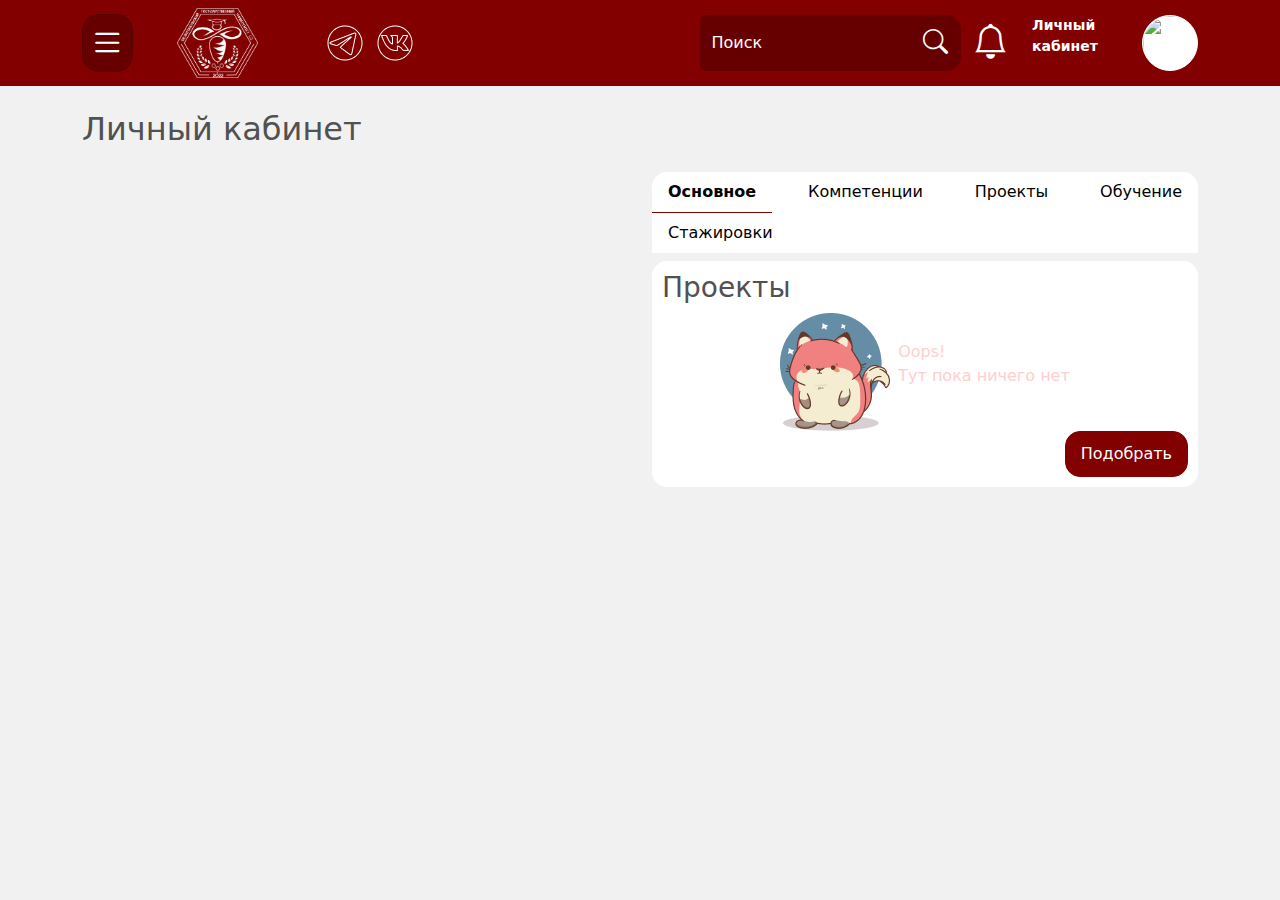
==== index.html @ 37fbb299 "Add files via upload" ====
<!doctype html>
<html lang="en">
<head>
    <meta charset="UTF-8">
    <meta name="viewport"
          content="width=device-width, user-scalable=no, initial-scale=1.0, maximum-scale=1.0, minimum-scale=1.0">
    <meta http-equiv="X-UA-Compatible" content="ie=edge">
    <title>Личный кабинет</title>
    <link rel="stylesheet" href="css/style.css">
    <link rel="stylesheet" href="https://cdn.jsdelivr.net/npm/bootstrap-icons@1.11.3/font/bootstrap-icons.min.css">
    <link rel="stylesheet" href="https://cdn.jsdelivr.net/npm/bootstrap@5.2.3/dist/css/bootstrap.min.css">
</head>
<body>
<header>
    <nav class="navbar  navbar-light">
        <div class="container-lg">
            <div class="col-12">
                <div class="row row-cols-2 align-items-center">
                    <div class="col-6">
                        <div class="row row-cols-3 align-items-center">
                            <div class="btn-toggle-box col-3 col-sm-3 col-md-2 col-lg-2">
                                <button class="navbar-toggler collapsed" type="button" data-bs-toggle="collapse" data-bs-target="#navbarTogglerDemo3" aria-controls="navbarTogglerDemo3" aria-expanded="false" aria-label="Toggle navigation">
                                    <span class="bi bi-list"></span>
                                </button>
                            </div>
                            <div class="logo-box col-4 col-sm-4 col-md-3 col-lg-3">
                                <a class="navbar-brand" href="#"><img src="img/white-logo.png" alt=""></a>
                            </div>
                            <div class="social-links-box col-4 col-sm-4 col-md-6 col-lg-6">
                                <div class="social-links d-flex">
                                    <a href=""><img src="img/tg.png" alt=""></a>
                                    <a href=""><img src="img/vk.png" alt=""></a>
                                </div>
                            </div>
                        </div>
                    </div>
                    <div class="col-6">
                    <div class="row row-cols-2 row-cols-sm-2 row-cols-md-2 row-cols-lg-3 align-items-center justify-content-end">
                        <div class="col col-md-6 col-lg-6 search-box">
                            <form action="">
                                <div class="input-group input-search">
                                    <input type="search" placeholder="Поиск" aria-describedby="button-addon4" class="form-control bg-none border-0">
                                    <div class="input-group-prepend d-flex">
                                        <button id="button-addon4" type="button" class="btn btn-link text-info"><i class="bi bi-search"></i></button>
                                    </div>
                                </div>
                            </form>
                        </div>
                        <div class="col-2 col-md-2 col-lg-1 bell d-flex justify-content-end">
                            <a href="#"></a><i class="bi bi-bell"></i></a>
                        </div>
                        <div class="lk-div col-9 col-sm-6 col-md-6 col-lg-4">
                            <div class="lk-box d-flex">
                                <div class="lk d-flex">
                                    <span>Личный кабинет</span>
                                </div>
                                <div class="lk-avatar">
                                    <img src="img/User.png" alt="">
                                </div>
                            </div>
                        </div>
                    </div>
                    </div>
                </div>
            </div>
            <div class="collapse navbar-collapse collapse" id="navbarTogglerDemo3">
                <ul class="navbar-nav me-auto mb-2 mb-xl-0">
                    <li class="nav-item">
                        <a class="nav-link active" aria-current="page" href="#">Home</a>
                    </li>
                    <li class="nav-item">
                        <a class="nav-link" href="#">Link</a>
                    </li>
                    <li class="nav-item">
                        <a class="nav-link disabled" href="#" tabindex="-1" aria-disabled="true">Disabled</a>
                    </li>
                </ul>
            </div>
        </div>
    </nav>
</header>
<section class="container-lg">
    <h2 class="page-title my-4">Личный кабинет</h2>
        <div class="row row-cols-1 row-cols-sm-1 row-cols-md-1 row-cols-lg-2 g-4">
            <div class="Personal-info-card">

            </div>
            <div class="menu-lk">
                <nav class="nav nav-pills mb-2" id="pills-tab" role="tablist">
                    <a class="nav-link active" id="pills-main-tab" data-bs-toggle="pill" href="#pills-main" role="tab" aria-controls="pills-main" aria-selected="true">Основное</a>
                    <a class="nav-link" id="pills-competencies-tab" data-bs-toggle="pill" href="#pills-competencies" role="tab" aria-controls="pills-competencies" aria-selected="false">Компетенции</a>
                    <a class="nav-link" id="pills-project-tab" data-bs-toggle="pill" href="#pills-project" role="tab" aria-controls="pills-project" tabindex="-1" aria-disabled="true">Проекты</a>
                    <a class="nav-link" id="pills-education-tab" data-bs-toggle="pill" href="#pills-education" role="tab" aria-controls="pills-education" tabindex="-1" aria-disabled="true">Обучение</a>
                    <a class="nav-link" id="pills-internships-tab" data-bs-toggle="pill" href="#pills-internships" role="tab" aria-controls="pills-internships" tabindex="-1" aria-disabled="true">Стажировки</a>
                </nav>
                <div class="tab-content" id="pills-tabContent">
                    <div class="tab-pane fade show active" id="pills-main" role="tabpanel" aria-labelledby="pills-main-tab">
                        <div class="content-menu-lk">
                            <div>
                                <h3>Проекты</h3>
                                <div class="content-empty">
                                    <div class="me-2">
                                        <img src="img/cat.png" alt="">
                                    </div>
                                    <div class="descrip-empty">
                                        <p>
                                            Oops!<br>
                                            Тут пока ничего нет
                                        </p>
                                    </div>
                                </div>
                                <div class="d-flex justify-content-end">
                                <a class="btn-assortment" href="#">Подобрать</a>
                                </div>
                            </div>
                        </div>
                    </div>
                    <div class="tab-pane fade" id="pills-competencies" role="tabpanel" aria-labelledby="pills-competencies-tab">
                        <div class="content-menu-lk">
                            <div>
                                <h3>Компетенции</h3>
                                <div class="content-empty">
                                    <div class="me-2">
                                        <img src="img/cat.png" alt="">
                                    </div>
                                    <div class="descrip-empty">
                                        <p>
                                            Oops!<br>
                                            Тут пока ничего нет
                                        </p>
                                    </div>
                                </div>
                                <div class="d-flex justify-content-end">
                                    <a class="btn-assortment" href="#">Подобрать</a>
                                </div>
                            </div>
                        </div>
                    </div>
                    <div class="tab-pane fade" id="pills-project" role="tabpanel" aria-labelledby="pills-project-tab">
                        <div class="content-menu-lk">
                            <div>
                                <h3>Проекты</h3>
                                <div class="content-empty">
                                    <div class="me-2">
                                        <img src="img/cat.png" alt="">
                                    </div>
                                    <div class="descrip-empty">
                                        <p>
                                            Oops!<br>
                                            Тут пока ничего нет
                                        </p>
                                    </div>
                                </div>
                                <div class="d-flex justify-content-end">
                                    <a class="btn-assortment" href="#">Подобрать</a>
                                </div>
                            </div>
                        </div>
                    </div>
                    <div class="tab-pane fade" id="pills-education" role="tabpanel" aria-labelledby="pills-education-tab">
                        <div class="content-menu-lk">
                            <div>
                                <h3>Обучения</h3>
                                <div class="content-empty">
                                    <div class="me-2">
                                        <img src="img/cat.png" alt="">
                                    </div>
                                    <div class="descrip-empty">
                                        <p>
                                            Oops!<br>
                                            Тут пока ничего нет
                                        </p>
                                    </div>
                                </div>
                                <div class="d-flex justify-content-end">
                                    <a class="btn-assortment" href="#">Подобрать</a>
                                </div>
                            </div>
                        </div>
                    </div>
                    <div class="tab-pane fade" id="pills-internships" role="tabpanel" aria-labelledby="pills-internships-tab">
                        <div class="content-menu-lk">
                            <div>
                                <h3>Стажировки</h3>
                                <div class="content-empty">
                                    <div class="me-2">
                                        <img src="img/cat.png" alt="">
                                    </div>
                                    <div class="descrip-empty">
                                        <p>
                                            Oops!<br>
                                            Тут пока ничего нет
                                        </p>
                                    </div>
                                </div>
                                <div class="d-flex justify-content-end">
                                    <a class="btn-assortment" href="#">Подобрать</a>
                                </div>
                            </div>
                        </div>
                    </div>
                </div>
            </div>
        </div>
</section>

<script src="https://cdn.jsdelivr.net/npm/@popperjs/core@2.11.6/dist/umd/popper.min.js" integrity="sha384-oBqDVmMz9ATKxIep9tiCxS/Z9fNfEXiDAYTujMAeBAsjFuCZSmKbSSUnQlmh/jp3" crossorigin="anonymous"></script>
<script src="https://cdn.jsdelivr.net/npm/bootstrap@5.2.3/dist/js/bootstrap.min.js" integrity="sha384-cuYeSxntonz0PPNlHhBs68uyIAVpIIOZZ5JqeqvYYIcEL727kskC66kF92t6Xl2V" crossorigin="anonymous"></script>
</body>
</html>
---- css/style.css ----
body{
    background-color: #F1F1F1 !important;
}
header{
    background-color: #820000;
}
header .navbar-toggler{
    background-color: #660000 !important;
    border-radius: 17px !important;
    padding: 10px 7px 10px 7px !important;
}
header .navbar-toggler > span {
    font-size: 35px !important;
    color: #FFFFFF !important;
}
header .navbar-toggler:focus{
    box-shadow: 0 0 0 3px white !important;
}
header .navbar-brand img{
    max-width: 216px;
    max-height: 70px;
}
.lk-box{
    justify-content: space-between !important;
}
.lk-avatar,.lk-avatar img{
    width: 56px;
    height: 56px;
    border-radius: 50%;
}
.lk-avatar{
    border: 1px solid #FFFFFF;
    overflow: hidden;
    background-color: #FFFFFF;
}
.lk{
    width: 45%;
}
.lk span{
    font-size: 16px;
    color: #FFFFFF;
    font-weight: bold;
}
.bell i{
    font-size: 35px !important;
    color: #FFFFFF !important;
}
/*SEARCH*/
.input-search{
    border-radius: 10px !important;
    height: 56px;
}
.input-search .input-group-prepend{
    border-top-right-radius: 15px;
    border-bottom-right-radius: 15px;
    background-color: #660000 !important;
}
.input-search input{
    background-color: #660000 !important;
    color: #FFFFFF !important;
}
.input-search .form-control:focus{
    box-shadow: none !important;
}
.input-search input::-webkit-input-placeholder{
    color: #FFFFFF !important;
}
.input-search .input-group-prepend i{
    font-size: 25px !important;
    color: #FFFFFF !important;
}
/*END SEARCH*/

/*PERSONAL CABINET*/
.page-title{
    color: #515151;
}
.menu-lk nav{
    display: flex;
    justify-content: space-between;
    background-color: #FFFFFF;
    border-top-right-radius: 15px;
    border-top-left-radius: 15px;
}
.menu-lk nav a{
    color: #000000 !important;
}
.menu-lk nav a.active{
    background-color: transparent !important;
    font-weight: bold;
    border-bottom: 1px solid #820000;
    border-radius: 0;
}
.content-menu-lk{
    background-color: #FFFFFF;
    border-radius: 15px;
    padding: 10px;
}
.content-menu-lk h3{
    color: #515151;
}
.content-empty{
    display: flex;
    justify-content: center;
    align-items: center;
}
.descrip-empty p{
    color: #FFCECE;
}
.btn-assortment{
    display: block;
    text-decoration: none;
    color: #FFFFFF;
    background-color: #820000;
    border: 1px solid #820000;
    padding: 10px 15px;
    border-radius: 15px;
    transition: .3s linear;
}
.btn-assortment:hover{
    background-color: #FFFFFF;
    color: #820000;
    border: 1px solid #820000;
}
/*MEDIA REQUESTS*/
@media screen and (max-width: 1399px){
    .lk span{
        font-size: 14px;
    }
}
@media screen and (max-width: 991px){
    .search-box{
        display: none;
    }
    .lk-box{
        justify-content: end !important;
    }
}
@media screen and (max-width: 500px) {
    .social-links-box{
        display: none;
    }
}
@media screen and (max-width: 400px){
    .lk > span{
        display: none !important;
    }
    .lk{
        width: 1%;
    }
    .lk-div{
        width: 50% !important;
    }
    .btn-toggle-box,.logo-box{
        width: 35% !important;
    }
}
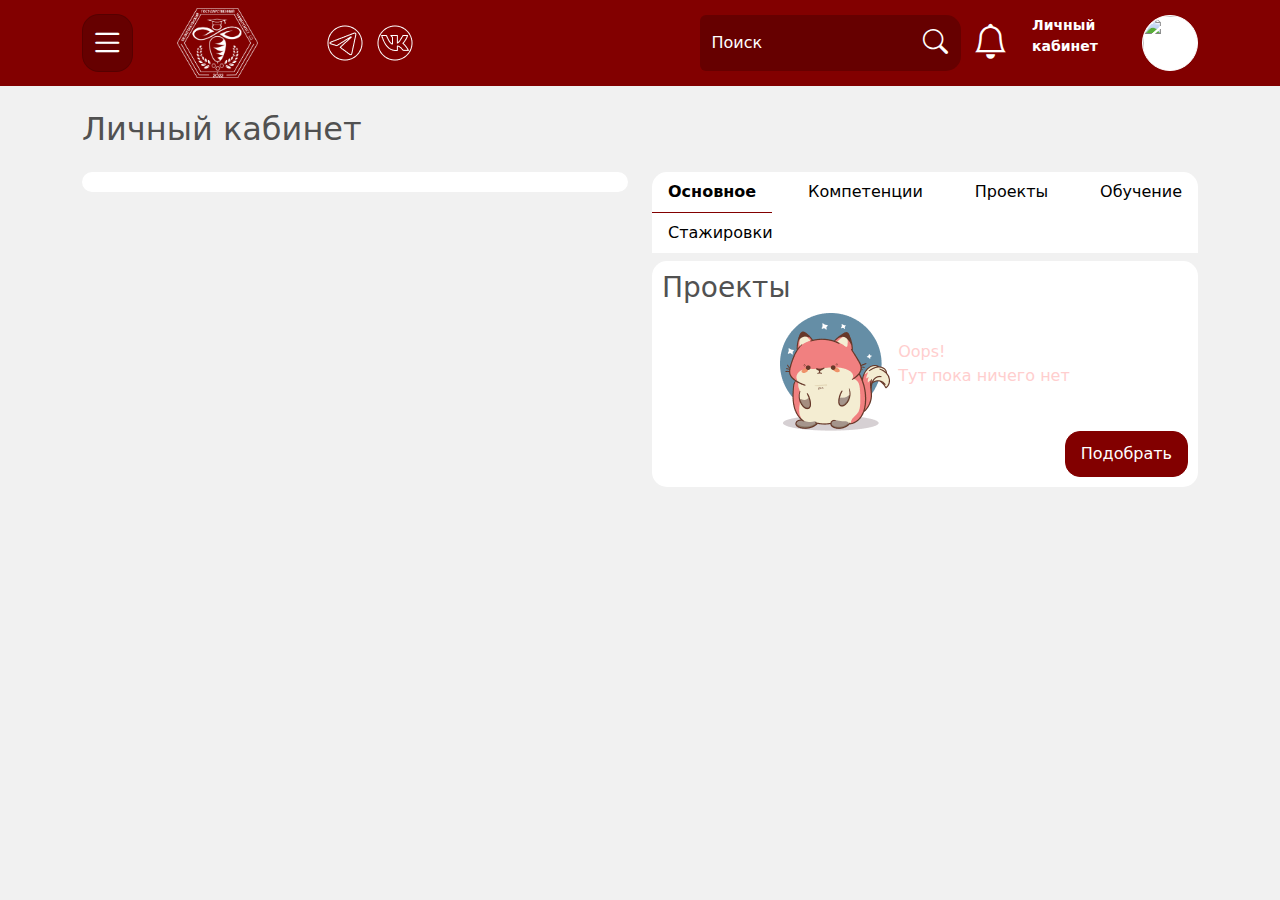
==== commit 6a7daa41: "24.07" ====
--- a/index.html
+++ b/index.html
@@ -82,8 +82,10 @@
 <section class="container-lg">
     <h2 class="page-title my-4">Личный кабинет</h2>
         <div class="row row-cols-1 row-cols-sm-1 row-cols-md-1 row-cols-lg-2 g-4">
-            <div class="Personal-info-card">
+            <div>
+                <div class="Personal-info-card">
 
+                </div>
             </div>
             <div class="menu-lk">
                 <nav class="nav nav-pills mb-2" id="pills-tab" role="tablist">
--- a/css/style.css
+++ b/css/style.css
@@ -75,6 +75,7 @@
 .page-title{
     color: #515151;
 }
+/*RIGHT CONTENT*/
 .menu-lk nav{
     display: flex;
     justify-content: space-between;
@@ -122,6 +123,15 @@
     color: #820000;
     border: 1px solid #820000;
 }
+/*END RIGHT CONTENT*/
+
+/*LEFT CONTENT*/
+.Personal-info-card{
+    background-color: #FFFFFF;
+    border-radius: 15px;
+    padding: 10px;
+}
+/*END LEFT CONTENT*/
 /*MEDIA REQUESTS*/
 @media screen and (max-width: 1399px){
     .lk span{
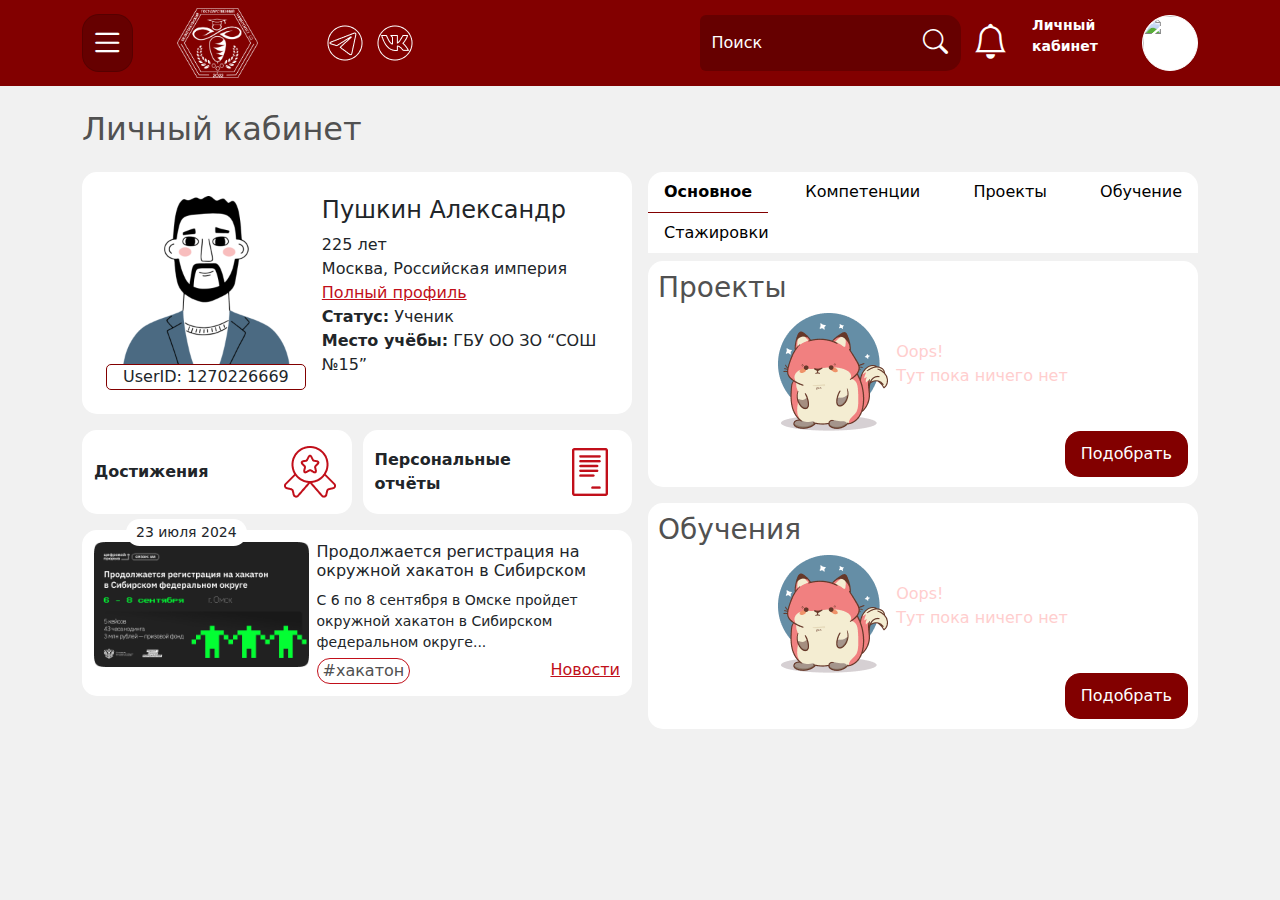
==== commit b8f29859: "24.07" ====
--- a/index.html
+++ b/index.html
@@ -35,31 +35,31 @@
                         </div>
                     </div>
                     <div class="col-6">
-                    <div class="row row-cols-2 row-cols-sm-2 row-cols-md-2 row-cols-lg-3 align-items-center justify-content-end">
-                        <div class="col col-md-6 col-lg-6 search-box">
-                            <form action="">
-                                <div class="input-group input-search">
-                                    <input type="search" placeholder="Поиск" aria-describedby="button-addon4" class="form-control bg-none border-0">
-                                    <div class="input-group-prepend d-flex">
-                                        <button id="button-addon4" type="button" class="btn btn-link text-info"><i class="bi bi-search"></i></button>
+                        <div class="row row-cols-2 row-cols-sm-2 row-cols-md-2 row-cols-lg-3 align-items-center justify-content-end">
+                            <div class="col col-md-6 col-lg-6 search-box">
+                                <form action="">
+                                    <div class="input-group input-search">
+                                        <input type="search" placeholder="Поиск" aria-describedby="button-addon4" class="form-control bg-none border-0">
+                                        <div class="input-group-prepend d-flex">
+                                            <button id="button-addon4" type="button" class="btn btn-link text-info"><i class="bi bi-search"></i></button>
+                                        </div>
                                     </div>
-                                </div>
-                            </form>
-                        </div>
-                        <div class="col-2 col-md-2 col-lg-1 bell d-flex justify-content-end">
-                            <a href="#"></a><i class="bi bi-bell"></i></a>
-                        </div>
-                        <div class="lk-div col-9 col-sm-6 col-md-6 col-lg-4">
-                            <div class="lk-box d-flex">
-                                <div class="lk d-flex">
-                                    <span>Личный кабинет</span>
-                                </div>
-                                <div class="lk-avatar">
-                                    <img src="img/User.png" alt="">
-                                </div>
-                            </div>
-                        </div>
-                    </div>
+                                </form>
+                            </div>
+                            <div class="col-2 col-md-2 col-lg-1 bell d-flex justify-content-end">
+                                <a href="#"></a><i class="bi bi-bell"></i></a>
+                            </div>
+                            <div class="lk-div col-9 col-sm-6 col-md-6 col-lg-4">
+                                <div class="lk-box d-flex">
+                                    <div class="lk d-flex">
+                                        <span>Личный кабинет</span>
+                                    </div>
+                                    <div class="lk-avatar">
+                                        <img src="img/User.png" alt="">
+                                    </div>
+                                </div>
+                            </div>
+                        </div>
                     </div>
                 </div>
             </div>
@@ -81,122 +81,70 @@
 </header>
 <section class="container-lg">
     <h2 class="page-title my-4">Личный кабинет</h2>
-        <div class="row row-cols-1 row-cols-sm-1 row-cols-md-1 row-cols-lg-2 g-4">
-            <div>
-                <div class="Personal-info-card">
-
-                </div>
-            </div>
-            <div class="menu-lk">
-                <nav class="nav nav-pills mb-2" id="pills-tab" role="tablist">
-                    <a class="nav-link active" id="pills-main-tab" data-bs-toggle="pill" href="#pills-main" role="tab" aria-controls="pills-main" aria-selected="true">Основное</a>
-                    <a class="nav-link" id="pills-competencies-tab" data-bs-toggle="pill" href="#pills-competencies" role="tab" aria-controls="pills-competencies" aria-selected="false">Компетенции</a>
-                    <a class="nav-link" id="pills-project-tab" data-bs-toggle="pill" href="#pills-project" role="tab" aria-controls="pills-project" tabindex="-1" aria-disabled="true">Проекты</a>
-                    <a class="nav-link" id="pills-education-tab" data-bs-toggle="pill" href="#pills-education" role="tab" aria-controls="pills-education" tabindex="-1" aria-disabled="true">Обучение</a>
-                    <a class="nav-link" id="pills-internships-tab" data-bs-toggle="pill" href="#pills-internships" role="tab" aria-controls="pills-internships" tabindex="-1" aria-disabled="true">Стажировки</a>
-                </nav>
-                <div class="tab-content" id="pills-tabContent">
-                    <div class="tab-pane fade show active" id="pills-main" role="tabpanel" aria-labelledby="pills-main-tab">
-                        <div class="content-menu-lk">
+    <div class="row row-cols-1 row-cols-sm-1 row-cols-md-1 row-cols-lg-2 g-3">
+        <div class="col">
+            <div class="Personal-info-card mb-3">
+                <div class="row row-cols-2 g-3">
+                    <div class="col-5">
+                        <div class="user-photo-box">
+                            <img src="img/user.png" alt="">
+                        </div>
+                        <div class="user-id-box">
+                            <span>UserID: 1270226669</span>
+                        </div>
+                    </div>
+                    <div class="user-box-info col-7 d-flex flex-column">
+                        <h4 class="user-name">Пушкин Александр</h4>
+                        <span class="user-age">225 лет</span>
+                        <span class="user-from">Москва, Российская империя</span>
+                        <a class="user-profile">Полный профиль</a>
+                        <span class="user-status"><b>Статус:</b> Ученик</span>
+                        <span class="user-education"><b>Место учёбы:</b> ГБУ ОО ЗО “СОШ №15”</span>
+                    </div>
+                </div>
+            </div>
+            <div class="btn-box mb-3">
+                <div class="achievements">
+                    <div>
+                        <span>Достижения</span>
+                    </div>
+                    <div>
+                        <img src="img/medal.png" alt="">
+                    </div>
+                </div>
+                <div class="personal-report">
+                    <div>
+                        <span>Персональные отчёты</span>
+                    </div>
+                    <div>
+                        <img src="img/doc.png" alt="">
+                    </div>
+                </div>
+            </div>
+            <div class="news-box">
+                <div class="post">
+                    <div class="row row-cols-2 g-2">
+                        <div class="col-5">
+                            <div class="news-photo-box">
+                                <div class="date-post-box">
+                                    <span class="date-post">
+                                        23 июля 2024
+                                    </span>
+                                </div>
+                                <img src="img/news-1.png" alt="">
+                            </div>
+                        </div>
+                        <div class="descrip-post col-7">
                             <div>
-                                <h3>Проекты</h3>
-                                <div class="content-empty">
-                                    <div class="me-2">
-                                        <img src="img/cat.png" alt="">
-                                    </div>
-                                    <div class="descrip-empty">
-                                        <p>
-                                            Oops!<br>
-                                            Тут пока ничего нет
-                                        </p>
-                                    </div>
-                                </div>
-                                <div class="d-flex justify-content-end">
-                                <a class="btn-assortment" href="#">Подобрать</a>
-                                </div>
-                            </div>
-                        </div>
-                    </div>
-                    <div class="tab-pane fade" id="pills-competencies" role="tabpanel" aria-labelledby="pills-competencies-tab">
-                        <div class="content-menu-lk">
-                            <div>
-                                <h3>Компетенции</h3>
-                                <div class="content-empty">
-                                    <div class="me-2">
-                                        <img src="img/cat.png" alt="">
-                                    </div>
-                                    <div class="descrip-empty">
-                                        <p>
-                                            Oops!<br>
-                                            Тут пока ничего нет
-                                        </p>
-                                    </div>
-                                </div>
-                                <div class="d-flex justify-content-end">
-                                    <a class="btn-assortment" href="#">Подобрать</a>
-                                </div>
-                            </div>
-                        </div>
-                    </div>
-                    <div class="tab-pane fade" id="pills-project" role="tabpanel" aria-labelledby="pills-project-tab">
-                        <div class="content-menu-lk">
-                            <div>
-                                <h3>Проекты</h3>
-                                <div class="content-empty">
-                                    <div class="me-2">
-                                        <img src="img/cat.png" alt="">
-                                    </div>
-                                    <div class="descrip-empty">
-                                        <p>
-                                            Oops!<br>
-                                            Тут пока ничего нет
-                                        </p>
-                                    </div>
-                                </div>
-                                <div class="d-flex justify-content-end">
-                                    <a class="btn-assortment" href="#">Подобрать</a>
-                                </div>
-                            </div>
-                        </div>
-                    </div>
-                    <div class="tab-pane fade" id="pills-education" role="tabpanel" aria-labelledby="pills-education-tab">
-                        <div class="content-menu-lk">
-                            <div>
-                                <h3>Обучения</h3>
-                                <div class="content-empty">
-                                    <div class="me-2">
-                                        <img src="img/cat.png" alt="">
-                                    </div>
-                                    <div class="descrip-empty">
-                                        <p>
-                                            Oops!<br>
-                                            Тут пока ничего нет
-                                        </p>
-                                    </div>
-                                </div>
-                                <div class="d-flex justify-content-end">
-                                    <a class="btn-assortment" href="#">Подобрать</a>
-                                </div>
-                            </div>
-                        </div>
-                    </div>
-                    <div class="tab-pane fade" id="pills-internships" role="tabpanel" aria-labelledby="pills-internships-tab">
-                        <div class="content-menu-lk">
-                            <div>
-                                <h3>Стажировки</h3>
-                                <div class="content-empty">
-                                    <div class="me-2">
-                                        <img src="img/cat.png" alt="">
-                                    </div>
-                                    <div class="descrip-empty">
-                                        <p>
-                                            Oops!<br>
-                                            Тут пока ничего нет
-                                        </p>
-                                    </div>
-                                </div>
-                                <div class="d-flex justify-content-end">
-                                    <a class="btn-assortment" href="#">Подобрать</a>
+                                <h6>Продолжается регистрация на окружной хакатон в Сибирском федеральном округе проекта «Цифровой про...</h6>
+                                <p class="mb-0">С 6 по 8 сентября в Омске пройдет окружной хакатон в Сибирском федеральном округе...</p>
+                            </div>
+                            <div class="under-descrip">
+                                <div class="post-tags">
+                                    <a href="#">#хакатон</a>
+                                </div>
+                                <div class="rubric-post">
+                                    <a href="#">Новости</a>
                                 </div>
                             </div>
                         </div>
@@ -204,6 +152,140 @@
                 </div>
             </div>
         </div>
+        <div class="menu-lk col">
+            <nav class="nav nav-pills mb-2" id="pills-tab" role="tablist">
+                <a class="nav-link active" id="pills-main-tab" data-bs-toggle="pill" href="#pills-main" role="tab" aria-controls="pills-main" aria-selected="true">Основное</a>
+                <a class="nav-link" id="pills-competencies-tab" data-bs-toggle="pill" href="#pills-competencies" role="tab" aria-controls="pills-competencies" aria-selected="false">Компетенции</a>
+                <a class="nav-link" id="pills-project-tab" data-bs-toggle="pill" href="#pills-project" role="tab" aria-controls="pills-project" tabindex="-1" aria-disabled="true">Проекты</a>
+                <a class="nav-link" id="pills-education-tab" data-bs-toggle="pill" href="#pills-education" role="tab" aria-controls="pills-education" tabindex="-1" aria-disabled="true">Обучение</a>
+                <a class="nav-link" id="pills-internships-tab" data-bs-toggle="pill" href="#pills-internships" role="tab" aria-controls="pills-internships" tabindex="-1" aria-disabled="true">Стажировки</a>
+            </nav>
+            <div class="tab-content" id="pills-tabContent">
+                <div class="tab-pane fade show active" id="pills-main" role="tabpanel" aria-labelledby="pills-main-tab">
+                    <div class="content-menu-lk">
+                        <div class="card-content-menu mb-3">
+                            <h3>Проекты</h3>
+                            <div class="content-empty">
+                                <div class="me-2">
+                                    <img src="img/cat.png" alt="">
+                                </div>
+                                <div class="descrip-empty">
+                                    <p>
+                                        Oops!<br>
+                                        Тут пока ничего нет
+                                    </p>
+                                </div>
+                            </div>
+                            <div class="d-flex justify-content-end">
+                                <a class="btn-assortment" href="#">Подобрать</a>
+                            </div>
+                        </div>
+                        <div class="card-content-menu mb-3">
+                            <h3>Обучения</h3>
+                            <div class="content-empty">
+                                <div class="me-2">
+                                    <img src="img/cat.png" alt="">
+                                </div>
+                                <div class="descrip-empty">
+                                    <p>
+                                        Oops!<br>
+                                        Тут пока ничего нет
+                                    </p>
+                                </div>
+                            </div>
+                            <div class="d-flex justify-content-end">
+                                <a class="btn-assortment" href="#">Подобрать</a>
+                            </div>
+                        </div>
+                    </div>
+                </div>
+                <div class="tab-pane fade" id="pills-competencies" role="tabpanel" aria-labelledby="pills-competencies-tab">
+                    <div class="content-menu-lk">
+                        <div class="card-content-menu mb-3">
+                            <h3>Компетенции</h3>
+                            <div class="content-empty">
+                                <div class="me-2">
+                                    <img src="img/cat.png" alt="">
+                                </div>
+                                <div class="descrip-empty">
+                                    <p>
+                                        Oops!<br>
+                                        Тут пока ничего нет
+                                    </p>
+                                </div>
+                            </div>
+                            <div class="d-flex justify-content-end">
+                                <a class="btn-assortment" href="#">Подобрать</a>
+                            </div>
+                        </div>
+                    </div>
+                </div>
+                <div class="tab-pane fade" id="pills-project" role="tabpanel" aria-labelledby="pills-project-tab">
+                    <div class="content-menu-lk">
+                        <div class="card-content-menu mb-3">
+                            <h3>Проекты</h3>
+                            <div class="content-empty">
+                                <div class="me-2">
+                                    <img src="img/cat.png" alt="">
+                                </div>
+                                <div class="descrip-empty">
+                                    <p>
+                                        Oops!<br>
+                                        Тут пока ничего нет
+                                    </p>
+                                </div>
+                            </div>
+                            <div class="d-flex justify-content-end">
+                                <a class="btn-assortment" href="#">Подобрать</a>
+                            </div>
+                        </div>
+                    </div>
+                </div>
+                <div class="tab-pane fade" id="pills-education" role="tabpanel" aria-labelledby="pills-education-tab">
+                    <div class="content-menu-lk">
+                        <div class="card-content-menu mb-3">
+                            <h3>Обучения</h3>
+                            <div class="content-empty">
+                                <div class="me-2">
+                                    <img src="img/cat.png" alt="">
+                                </div>
+                                <div class="descrip-empty">
+                                    <p>
+                                        Oops!<br>
+                                        Тут пока ничего нет
+                                    </p>
+                                </div>
+                            </div>
+                            <div class="d-flex justify-content-end">
+                                <a class="btn-assortment" href="#">Подобрать</a>
+                            </div>
+                        </div>
+                    </div>
+                </div>
+                <div class="tab-pane fade" id="pills-internships" role="tabpanel" aria-labelledby="pills-internships-tab">
+                    <div class="content-menu-lk">
+                        <div class="card-content-menu mb-3">
+                            <h3>Стажировки</h3>
+                            <div class="content-empty">
+                                <div class="me-2">
+                                    <img src="img/cat.png" alt="">
+                                </div>
+                                <div class="descrip-empty">
+                                    <p>
+                                        Oops!<br>
+                                        Тут пока ничего нет
+                                    </p>
+                                </div>
+                            </div>
+                            <div class="d-flex justify-content-end">
+                                <a class="btn-assortment" href="#">Подобрать</a>
+                            </div>
+                        </div>
+                    </div>
+                </div>
+            </div>
+        </div>
+    </div>
 </section>
 
 <script src="https://cdn.jsdelivr.net/npm/@popperjs/core@2.11.6/dist/umd/popper.min.js" integrity="sha384-oBqDVmMz9ATKxIep9tiCxS/Z9fNfEXiDAYTujMAeBAsjFuCZSmKbSSUnQlmh/jp3" crossorigin="anonymous"></script>
--- a/css/style.css
+++ b/css/style.css
@@ -92,7 +92,7 @@
     border-bottom: 1px solid #820000;
     border-radius: 0;
 }
-.content-menu-lk{
+.card-content-menu{
     background-color: #FFFFFF;
     border-radius: 15px;
     padding: 10px;
@@ -129,7 +129,102 @@
 .Personal-info-card{
     background-color: #FFFFFF;
     border-radius: 15px;
-    padding: 10px;
+    padding: 24px;
+}
+.user-photo-box{
+    display: flex;
+    flex-direction: column;
+    align-items: center;
+}
+.user-photo-box img{
+    max-width: 267px;
+    max-height: 241px;
+    width: 100%;
+    object-fit: cover;
+}
+.user-id-box{
+    text-align: center;
+    border: 1px solid #820000;
+    border-radius: 5px;
+}
+.user-box-info a{
+    color: #c10f1a;
+    cursor: pointer;
+    transition: .3s linear;
+}
+.user-box-info a:hover{
+    color: #660000;
+}
+.btn-box{
+    display: flex;
+    justify-content: space-between;
+}
+.achievements,.personal-report{
+    background-color: #FFFFFF;
+    padding: 12px;
+    border-radius: 15px;
+    width: 49%;
+    display: flex;
+    justify-content: space-between;
+    align-items: center;
+    font-weight: bold;
+    cursor: pointer;
+}
+.post{
+    background-color: #FFFFFF;
+    padding: 12px;
+    border-radius: 15px;
+}
+.news-photo-box{
+    position: relative !important;
+    border-radius: 10px;
+}
+.date-post-box{
+    position: absolute !important;
+    top: -23px;
+    left: 47px;
+    background-color: #FFFFFF;
+    padding: 3px 10px;
+    font-size: 14px;
+    border-radius: 15px;
+}
+.news-photo-box img{
+    width: 100%;
+    object-fit: cover;
+}
+.descrip-post{
+    display: flex;
+    flex-direction: column;
+    justify-content: space-between;
+}
+.descrip-post h6{
+    max-height: 40px;
+    overflow: hidden;
+}
+.descrip-post p{
+    font-size: 14px;
+    max-height: 65px;
+    overflow: hidden;
+}
+.under-descrip{
+    margin-top: 5px;
+    display: flex;
+    justify-content: space-between;
+}
+.under-descrip .post-tags a{
+    display: block;
+    border: 1px solid #c10f1a;
+    border-radius: 15px;
+    padding: 0px 5px;
+    text-decoration: none;
+    color: #515151;
+}
+.under-descrip .rubric-post a{
+    color: #c10f1a;
+    transition: .3s linear;
+}
+.under-descrip .rubric-post a:hover{
+    color: #660000;
 }
 /*END LEFT CONTENT*/
 /*MEDIA REQUESTS*/
@@ -137,6 +232,16 @@
     .lk span{
         font-size: 14px;
     }
+    .date-post-box{
+        left: 32px;
+    }
+}
+@media screen and (max-width: 1199px){
+    .date-post-box{
+        font-size: 12px;
+        left: 21px;
+        top: -14px;
+    }
 }
 @media screen and (max-width: 991px){
     .search-box{
@@ -145,11 +250,58 @@
     .lk-box{
         justify-content: end !important;
     }
+    .date-post-box{
+        font-size: 14px;
+        left: 32%;
+        top: -14px;
+    }
+}
+@media screen and (max-width: 800px){
+    .date-post-box{
+        left: 28%;
+    }
+}
+@media screen and (max-width: 700px){
+    .date-post-box{
+        left: 25%;
+    }
+}
+@media screen and (max-width: 600px){
+    .date-post-box{
+        left: 20%;
+    }
+}
+@media screen and (max-width: 550px) {
+    .user-box-info h4{
+        font-size: 18px;
+    }
+    .user-box-info span{
+        font-size: 14px;
+    }
+    .date-post-box{
+        left: 41%;
+        font-size: 12px;
+    }
+    .post > div{
+        flex-direction: column;
+    }
+    .post > div > div{
+        width: 100%;
+    }
 }
 @media screen and (max-width: 500px) {
     .social-links-box{
         display: none;
     }
+    .btn-box{
+        flex-direction: column;
+    }
+    .achievements{
+        margin-bottom: 8px;
+    }
+    .achievements,.personal-report{
+        width: 100%;
+    }
 }
 @media screen and (max-width: 400px){
     .lk > span{
@@ -164,4 +316,12 @@
     .btn-toggle-box,.logo-box{
         width: 35% !important;
     }
+    .date-post-box{
+        left: 35%;
+    }
+}
+@media screen and (max-width: 320px){
+    .date-post-box{
+        left: 33%;
+    }
 }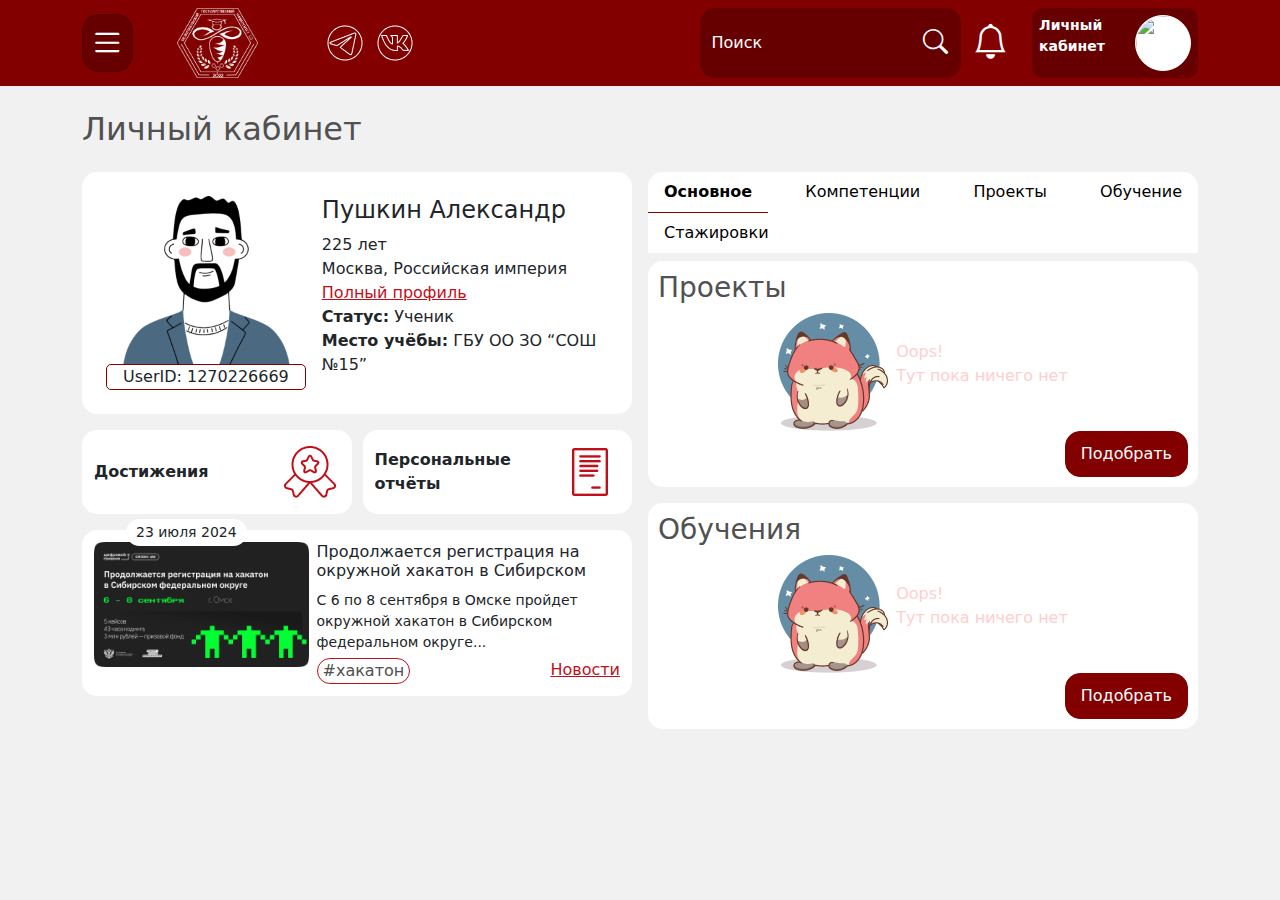
==== commit 29954f7f: "25.07" ====
--- a/index.html
+++ b/index.html
@@ -58,6 +58,11 @@
                                         <img src="img/User.png" alt="">
                                     </div>
                                 </div>
+                                <div class="dropdown-menu" style="display: none;">
+                                    <a href="#" class="dropdown-item">Профиль</a>
+                                    <a href="#" class="dropdown-item">Настройки</a>
+                                    <a href="#" class="dropdown-item">Выход</a>
+                                </div>
                             </div>
                         </div>
                     </div>
@@ -290,5 +295,7 @@
 
 <script src="https://cdn.jsdelivr.net/npm/@popperjs/core@2.11.6/dist/umd/popper.min.js" integrity="sha384-oBqDVmMz9ATKxIep9tiCxS/Z9fNfEXiDAYTujMAeBAsjFuCZSmKbSSUnQlmh/jp3" crossorigin="anonymous"></script>
 <script src="https://cdn.jsdelivr.net/npm/bootstrap@5.2.3/dist/js/bootstrap.min.js" integrity="sha384-cuYeSxntonz0PPNlHhBs68uyIAVpIIOZZ5JqeqvYYIcEL727kskC66kF92t6Xl2V" crossorigin="anonymous"></script>
+<script src="js/script.js"></script>
+<script src="js/dropdown-menu.js"></script>
 </body>
 </html>--- a/css/style.css
+++ b/css/style.css
@@ -20,8 +20,17 @@
     max-width: 216px;
     max-height: 70px;
 }
+#navbarTogglerDemo3 ul li a{
+    color: #FFFFFF !important;
+}
+#navbarTogglerDemo3 ul li:hover a{
+    color: #7D7D7D !important;
+}
 .lk-box{
     justify-content: space-between !important;
+    padding: 7px;
+    background-color: #660000 !important;
+    border-radius: 10px;
 }
 .lk-avatar,.lk-avatar img{
     width: 56px;
@@ -45,10 +54,19 @@
     font-size: 35px !important;
     color: #FFFFFF !important;
 }
+.dropdown-menu{
+    margin-top: 7px !important;
+    background-color: #660000 !important;
+    border-radius: 15px !important;
+    width: 196px !important;
+}
+.dropdown-menu a{
+    color: #FFFFFF !important;
+}
 /*SEARCH*/
 .input-search{
     border-radius: 10px !important;
-    height: 56px;
+    height: 70px;
 }
 .input-search .input-group-prepend{
     border-top-right-radius: 15px;
@@ -58,6 +76,8 @@
 .input-search input{
     background-color: #660000 !important;
     color: #FFFFFF !important;
+    border-top-left-radius: 15px;
+    border-bottom-left-radius: 15px;
 }
 .input-search .form-control:focus{
     box-shadow: none !important;
@@ -227,6 +247,157 @@
     color: #660000;
 }
 /*END LEFT CONTENT*/
+
+/*LOGIN PAGE*/
+.link-to-home{
+    background-color: #820000;
+    text-align: center;
+}
+.link-to-home a{
+    color: #FFFFFF;
+    text-decoration: none;
+    transition: .3s linear;
+}
+.link-to-home a:hover {
+    font-weight: bold;
+    color: #FFFFFF;
+}
+.section-login{
+    max-width: 320px;
+    width: 100%;
+    margin: 0 auto;
+}
+.logo-auth-box .logo-auth{
+    background-color: #FFFFFF;
+    border-radius: 10px;
+    width: 70%;
+    padding: 10px;
+    text-align: center;
+    margin: 0 auto;
+}
+.flag-box{
+    background-color: #FFFFFF;
+    border-radius: 10px;
+    padding: 3px 10px;
+    position: absolute;
+    bottom: -20px;
+    left: 41%;
+    display: flex;
+    flex-direction: row;
+    align-items: center;
+}
+.logo-auth-box .logo-auth img{
+    max-width: 133px;
+}
+.login-box .form-check-input:checked {
+    background-color: #C10F1A;
+    border-color: #C10F1A;
+}
+.auth-input{
+    background-color: transparent !important;
+    border: none !important;
+    border-bottom: 1px solid #3D3D3D !important;
+    border-radius: 0 !important;
+}
+.auth-input:focus,.login-box .form-check-input:focus{
+    box-shadow: none !important;
+}
+.btn-accept{
+    background-color: #C10F1A !important;
+    border:1px solid #C10F1A !important;
+    color: #FFFFFF !important;
+    width: 100%;
+    border-radius: 12px !important;
+}
+.btn-accept:hover{
+    color: #C10F1A !important;
+    background-color: #FFFFFF !important;
+}
+.show-password{
+    border: none !important;
+    background-color: transparent !important;
+    position: absolute !important;
+    right: 10px;
+    top:0;
+}
+.captcha,.other-login{
+    background-color: #FFFFFF;
+    padding: 12px;
+    border-radius: 10px;
+}
+.other-methods-auth,.other-links{
+    display: flex;
+    flex-direction: column;
+    text-align: center;
+}
+.other-methods-auth .link-reg {
+    color: #C10F1A;
+}
+.other-methods-auth .forgot-pass{
+    text-decoration: none !important;
+    color: #CE7F85 !important;
+}
+.support{
+    display: flex;
+    justify-content: center;
+}
+.support a{
+    color: #3C3C3C;
+    text-decoration: none;
+    transition: .3s linear;
+}
+.support a:hover{
+    color: #820000;
+}
+.support i{
+    font-weight: bold;
+    color: #820000;
+}
+.other-links a{
+    font-size: 14px;
+    color: #7D7D7D;
+    transition: .3s linear;
+}
+.other-links a:hover{
+    color: #C10F1A;
+}
+/*END LOGIN PAGE*/
+
+/*REGISTRATION PAGE*/
+.not-father-name-box label{
+    color: #949494;
+}
+.date-label{
+    padding-left: 12px;
+}
+.have-acc-box a{
+    color: #C10F1A;
+}
+/*END REGISTRATION PAGE*/
+
+/*RECOVERY PAGE*/
+.annotation span{
+    color: #838383;
+}
+/*END RECOVERY PAGE*/
+.input-code{
+    text-align: center;
+    padding: 10px;
+    font-size: 20px;
+    border: none !important;
+    background-color: #E7E7E7 !important;
+    border-radius: 10px !important;
+}
+.again-code a{
+    color: #393939;
+    transition: .3s linear;
+}
+.cancel-code a{
+    color: #820000;
+}
+.again-code a:hover,.cancel-code a:hover{
+    color: #C10F1A;
+}
 /*MEDIA REQUESTS*/
 @media screen and (max-width: 1399px){
     .lk span{
@@ -235,6 +406,9 @@
     .date-post-box{
         left: 32px;
     }
+    .dropdown-menu{
+        width: 166px !important;
+    }
 }
 @media screen and (max-width: 1199px){
     .date-post-box{
@@ -242,6 +416,10 @@
         left: 21px;
         top: -14px;
     }
+    .dropdown-menu{
+        width: 136px !important;
+        min-width: 20px !important;
+    }
 }
 @media screen and (max-width: 991px){
     .search-box{
@@ -255,6 +433,9 @@
         left: 32%;
         top: -14px;
     }
+    .dropdown-menu{
+        width: 22% !important;
+    }
 }
 @media screen and (max-width: 800px){
     .date-post-box{
@@ -269,6 +450,11 @@
 @media screen and (max-width: 600px){
     .date-post-box{
         left: 20%;
+    }
+}
+@media screen and (max-width: 575px) {
+    .dropdown-menu{
+        width: 33% !important;
     }
 }
 @media screen and (max-width: 550px) {
@@ -319,6 +505,10 @@
     .date-post-box{
         left: 35%;
     }
+    .dropdown-menu{
+        width: 39% !important;
+        right: 2%;
+    }
 }
 @media screen and (max-width: 320px){
     .date-post-box{
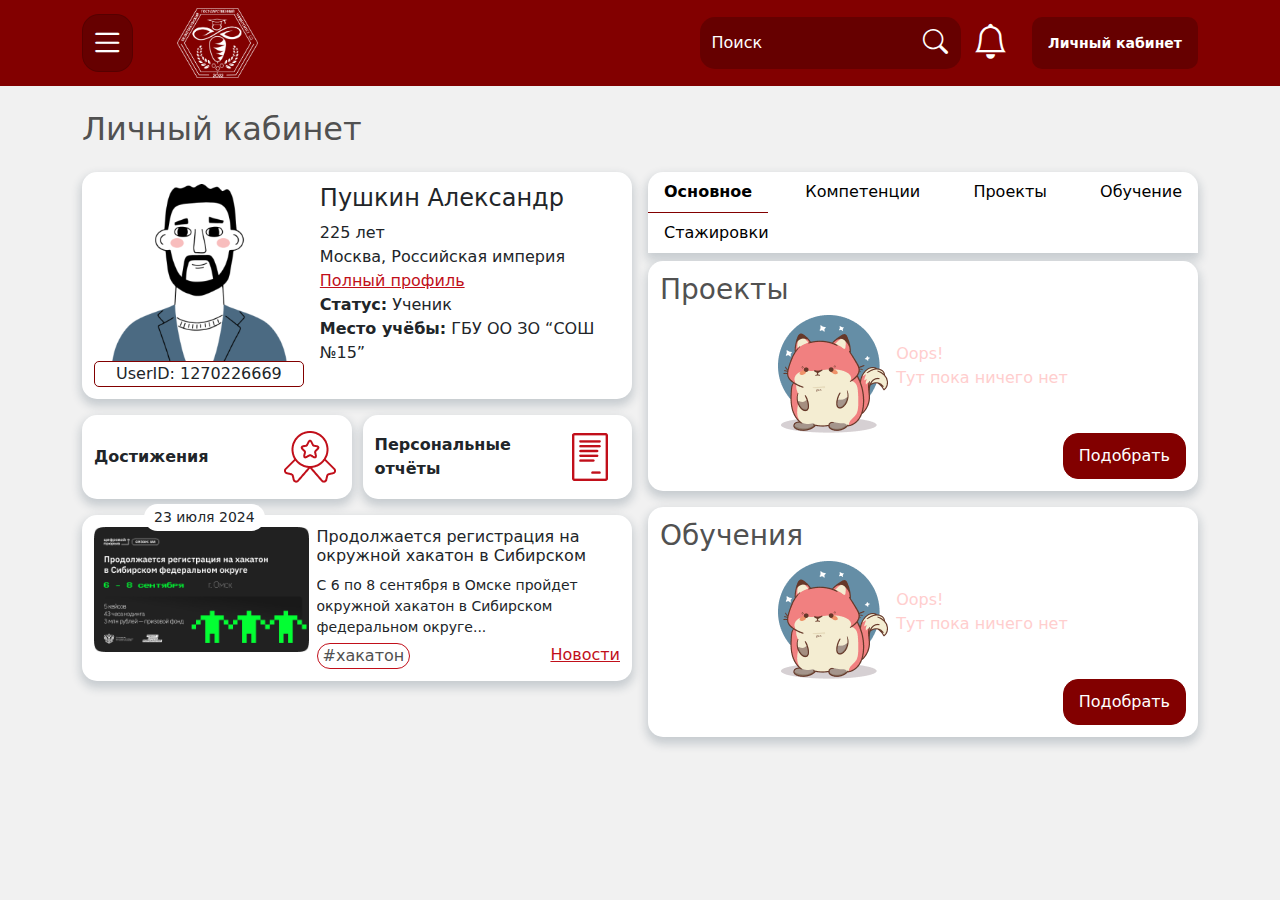
==== commit 790f1ebf: "30.07" ====
--- a/index.html
+++ b/index.html
@@ -26,12 +26,6 @@
                             <div class="logo-box col-4 col-sm-4 col-md-3 col-lg-3">
                                 <a class="navbar-brand" href="#"><img src="img/white-logo.png" alt=""></a>
                             </div>
-                            <div class="social-links-box col-4 col-sm-4 col-md-6 col-lg-6">
-                                <div class="social-links d-flex">
-                                    <a href=""><img src="img/tg.png" alt=""></a>
-                                    <a href=""><img src="img/vk.png" alt=""></a>
-                                </div>
-                            </div>
                         </div>
                     </div>
                     <div class="col-6">
@@ -49,13 +43,10 @@
                             <div class="col-2 col-md-2 col-lg-1 bell d-flex justify-content-end">
                                 <a href="#"></a><i class="bi bi-bell"></i></a>
                             </div>
-                            <div class="lk-div col-9 col-sm-6 col-md-6 col-lg-4">
-                                <div class="lk-box d-flex">
-                                    <div class="lk d-flex">
+                            <div class="lk-div col">
+                                <div class="lk-box">
+                                    <div class="lk">
                                         <span>Личный кабинет</span>
-                                    </div>
-                                    <div class="lk-avatar">
-                                        <img src="img/User.png" alt="">
                                     </div>
                                 </div>
                                 <div class="dropdown-menu" style="display: none;">
@@ -88,7 +79,7 @@
     <h2 class="page-title my-4">Личный кабинет</h2>
     <div class="row row-cols-1 row-cols-sm-1 row-cols-md-1 row-cols-lg-2 g-3">
         <div class="col">
-            <div class="Personal-info-card mb-3">
+            <div class="Personal-info-card shadow-box-st mb-3">
                 <div class="row row-cols-2 g-3">
                     <div class="col-5">
                         <div class="user-photo-box">
@@ -109,7 +100,7 @@
                 </div>
             </div>
             <div class="btn-box mb-3">
-                <div class="achievements">
+                <div class="achievements shadow-box-st">
                     <div>
                         <span>Достижения</span>
                     </div>
@@ -117,7 +108,7 @@
                         <img src="img/medal.png" alt="">
                     </div>
                 </div>
-                <div class="personal-report">
+                <div class="personal-report shadow-box-st">
                     <div>
                         <span>Персональные отчёты</span>
                     </div>
@@ -127,7 +118,7 @@
                 </div>
             </div>
             <div class="news-box">
-                <div class="post">
+                <div class="post shadow-box-st">
                     <div class="row row-cols-2 g-2">
                         <div class="col-5">
                             <div class="news-photo-box">
@@ -158,7 +149,7 @@
             </div>
         </div>
         <div class="menu-lk col">
-            <nav class="nav nav-pills mb-2" id="pills-tab" role="tablist">
+            <nav class="nav nav-pills shadow-box-st mb-2" id="pills-tab" role="tablist">
                 <a class="nav-link active" id="pills-main-tab" data-bs-toggle="pill" href="#pills-main" role="tab" aria-controls="pills-main" aria-selected="true">Основное</a>
                 <a class="nav-link" id="pills-competencies-tab" data-bs-toggle="pill" href="#pills-competencies" role="tab" aria-controls="pills-competencies" aria-selected="false">Компетенции</a>
                 <a class="nav-link" id="pills-project-tab" data-bs-toggle="pill" href="#pills-project" role="tab" aria-controls="pills-project" tabindex="-1" aria-disabled="true">Проекты</a>
@@ -168,7 +159,7 @@
             <div class="tab-content" id="pills-tabContent">
                 <div class="tab-pane fade show active" id="pills-main" role="tabpanel" aria-labelledby="pills-main-tab">
                     <div class="content-menu-lk">
-                        <div class="card-content-menu mb-3">
+                        <div class="card-content-menu shadow-box-st mb-3">
                             <h3>Проекты</h3>
                             <div class="content-empty">
                                 <div class="me-2">
@@ -185,7 +176,7 @@
                                 <a class="btn-assortment" href="#">Подобрать</a>
                             </div>
                         </div>
-                        <div class="card-content-menu mb-3">
+                        <div class="card-content-menu shadow-box-st mb-3">
                             <h3>Обучения</h3>
                             <div class="content-empty">
                                 <div class="me-2">
@@ -206,7 +197,7 @@
                 </div>
                 <div class="tab-pane fade" id="pills-competencies" role="tabpanel" aria-labelledby="pills-competencies-tab">
                     <div class="content-menu-lk">
-                        <div class="card-content-menu mb-3">
+                        <div class="card-content-menu shadow-box-st mb-3">
                             <h3>Компетенции</h3>
                             <div class="content-empty">
                                 <div class="me-2">
@@ -227,7 +218,7 @@
                 </div>
                 <div class="tab-pane fade" id="pills-project" role="tabpanel" aria-labelledby="pills-project-tab">
                     <div class="content-menu-lk">
-                        <div class="card-content-menu mb-3">
+                        <div class="card-content-menu shadow-box-st mb-3">
                             <h3>Проекты</h3>
                             <div class="content-empty">
                                 <div class="me-2">
@@ -248,7 +239,7 @@
                 </div>
                 <div class="tab-pane fade" id="pills-education" role="tabpanel" aria-labelledby="pills-education-tab">
                     <div class="content-menu-lk">
-                        <div class="card-content-menu mb-3">
+                        <div class="card-content-menu shadow-box-st mb-3">
                             <h3>Обучения</h3>
                             <div class="content-empty">
                                 <div class="me-2">
@@ -269,7 +260,7 @@
                 </div>
                 <div class="tab-pane fade" id="pills-internships" role="tabpanel" aria-labelledby="pills-internships-tab">
                     <div class="content-menu-lk">
-                        <div class="card-content-menu mb-3">
+                        <div class="card-content-menu shadow-box-st mb-3">
                             <h3>Стажировки</h3>
                             <div class="content-empty">
                                 <div class="me-2">
--- a/css/style.css
+++ b/css/style.css
@@ -27,23 +27,16 @@
     color: #7D7D7D !important;
 }
 .lk-box{
-    justify-content: space-between !important;
+    display: flex;
+    align-items: center;
+    justify-content: center;
     padding: 7px;
     background-color: #660000 !important;
     border-radius: 10px;
-}
-.lk-avatar,.lk-avatar img{
-    width: 56px;
-    height: 56px;
-    border-radius: 50%;
-}
-.lk-avatar{
-    border: 1px solid #FFFFFF;
-    overflow: hidden;
-    background-color: #FFFFFF;
+    height: 51.5px;
 }
 .lk{
-    width: 45%;
+    text-align: center;
 }
 .lk span{
     font-size: 16px;
@@ -63,10 +56,13 @@
 .dropdown-menu a{
     color: #FFFFFF !important;
 }
+.dropdown-menu a:hover{
+    color: #949494 !important;
+    background-color: transparent !important;
+}
 /*SEARCH*/
 .input-search{
     border-radius: 10px !important;
-    height: 70px;
 }
 .input-search .input-group-prepend{
     border-top-right-radius: 15px;
@@ -115,7 +111,7 @@
 .card-content-menu{
     background-color: #FFFFFF;
     border-radius: 15px;
-    padding: 10px;
+    padding: 12px;
 }
 .content-menu-lk h3{
     color: #515151;
@@ -146,10 +142,15 @@
 /*END RIGHT CONTENT*/
 
 /*LEFT CONTENT*/
+.shadow-box-st{
+    -webkit-box-shadow: 0px 5px 10px 2px rgba(34, 60, 80, 0.2);
+    -moz-box-shadow: 0px 5px 10px 2px rgba(34, 60, 80, 0.2);
+    box-shadow: 0px 5px 10px 2px rgba(34, 60, 80, 0.2);
+}
 .Personal-info-card{
     background-color: #FFFFFF;
     border-radius: 15px;
-    padding: 24px;
+    padding: 12px;
 }
 .user-photo-box{
     display: flex;
@@ -399,12 +400,22 @@
     color: #C10F1A;
 }
 /*MEDIA REQUESTS*/
+@media screen and (width >= 1920px){
+    .date-post-box{
+        left: 75px;
+    }
+}
+@media screen and (width < 1920px){
+    .date-post-box{
+        left: 70px;
+    }
+}
 @media screen and (max-width: 1399px){
     .lk span{
         font-size: 14px;
     }
     .date-post-box{
-        left: 32px;
+        left: 50px;
     }
     .dropdown-menu{
         width: 166px !important;
@@ -413,7 +424,7 @@
 @media screen and (max-width: 1199px){
     .date-post-box{
         font-size: 12px;
-        left: 21px;
+        left: 22%;
         top: -14px;
     }
     .dropdown-menu{
@@ -425,9 +436,6 @@
     .search-box{
         display: none;
     }
-    .lk-box{
-        justify-content: end !important;
-    }
     .date-post-box{
         font-size: 14px;
         left: 32%;
@@ -476,9 +484,6 @@
     }
 }
 @media screen and (max-width: 500px) {
-    .social-links-box{
-        display: none;
-    }
     .btn-box{
         flex-direction: column;
     }
@@ -491,13 +496,10 @@
 }
 @media screen and (max-width: 400px){
     .lk > span{
-        display: none !important;
-    }
-    .lk{
-        width: 1%;
-    }
-    .lk-div{
-        width: 50% !important;
+        font-size: 10px !important;
+    }
+    .lk-box{
+        width: 100%;
     }
     .btn-toggle-box,.logo-box{
         width: 35% !important;
